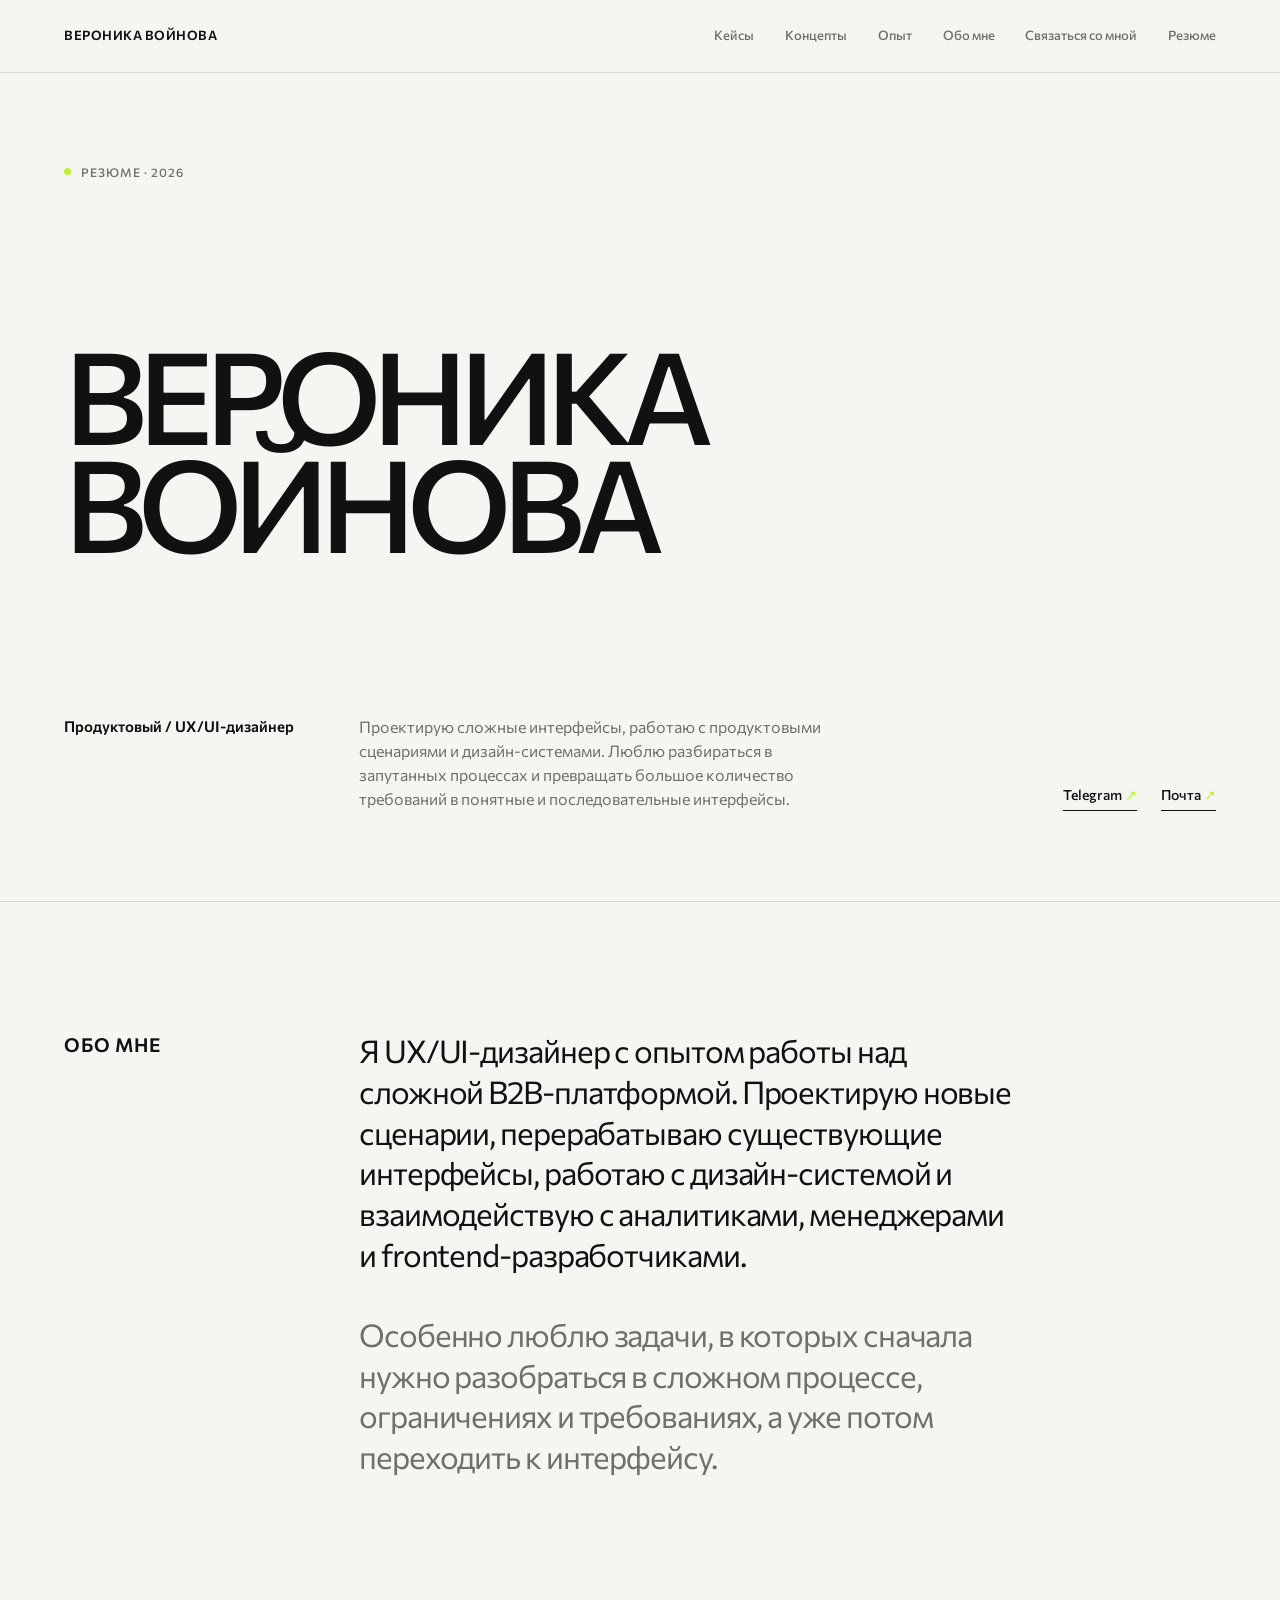
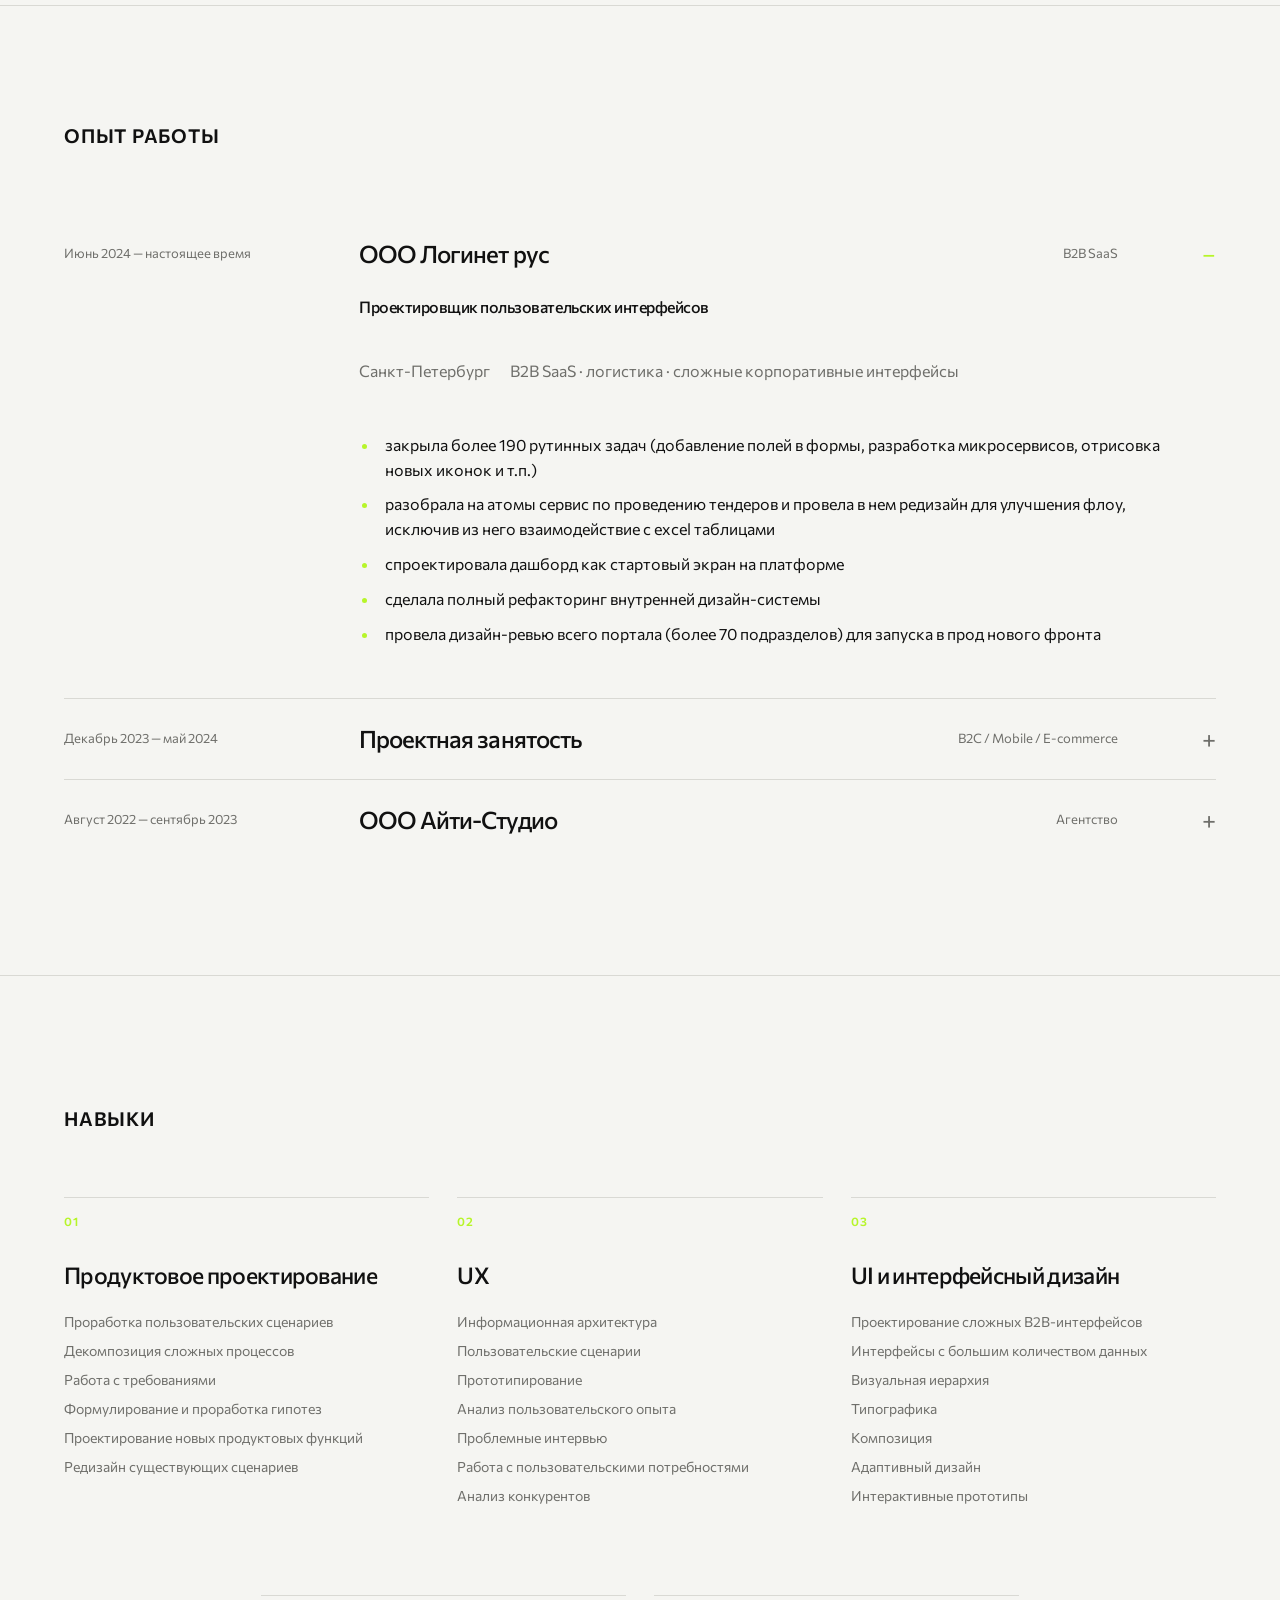
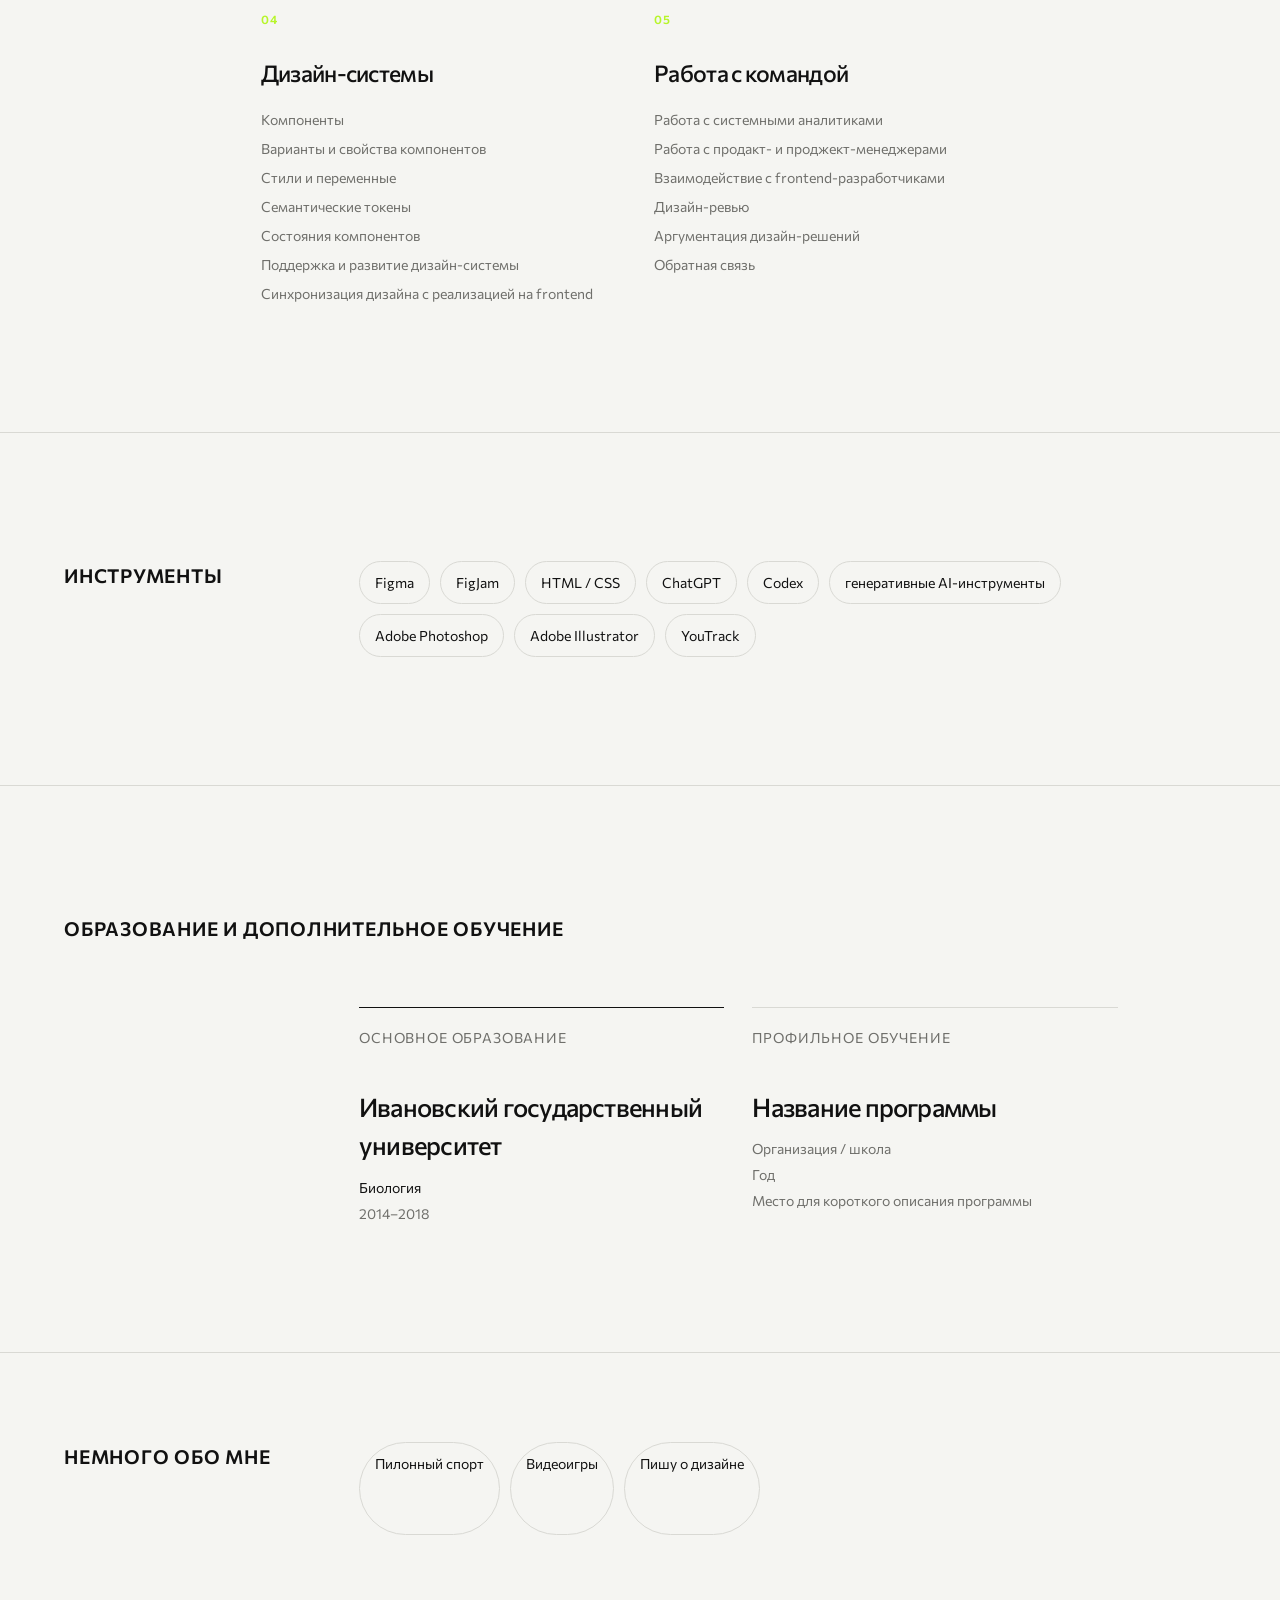
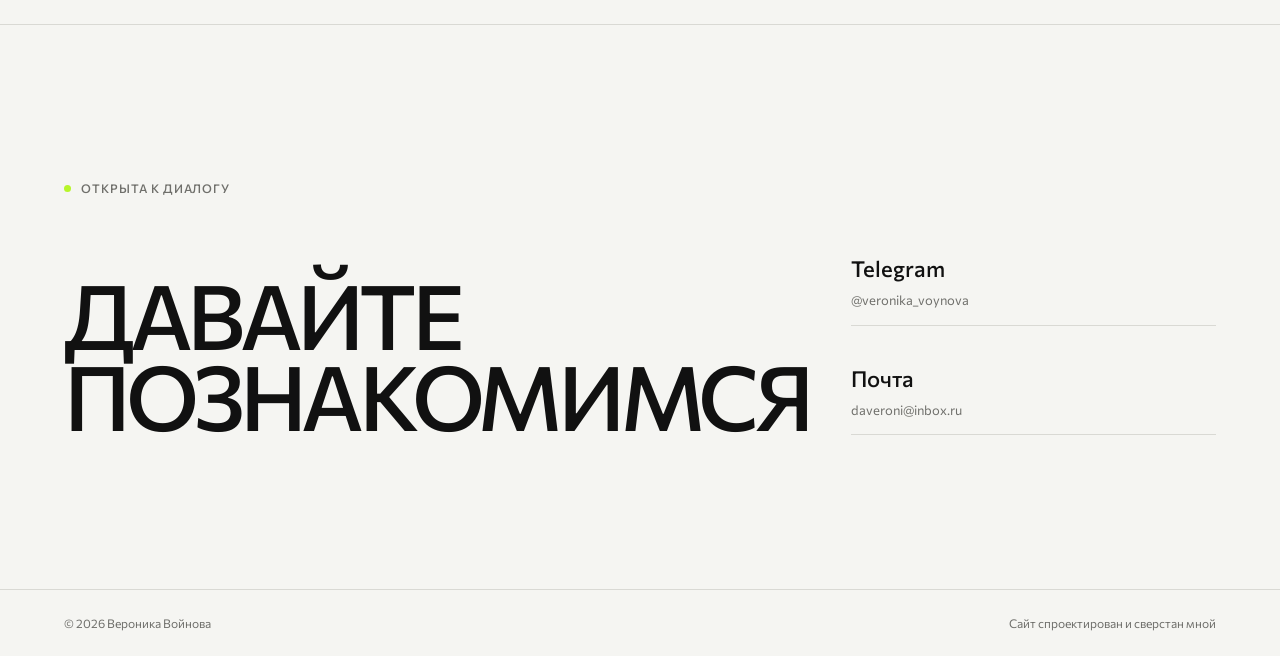
==== resume/index.html @ daf6a93b "добавлено резюме, для меню и футера создан компонент" ====
<!DOCTYPE html>
<html lang="ru">
<head>
  <meta charset="UTF-8">
  <meta name="viewport" content="width=device-width, initial-scale=1.0">
  <meta name="description" content="Резюме продуктового и UX/UI-дизайнера Вероники Войновой">
  <title>Резюме — Вероника Войнова</title>
  <link rel="preconnect" href="https://fonts.googleapis.com">
  <link rel="preconnect" href="https://fonts.gstatic.com" crossorigin>
  <link href="https://fonts.googleapis.com/css2?family=Commissioner:wght@400;500;600&amp;display=swap" rel="stylesheet">
  <link rel="stylesheet" href="../css/base.css">
  <link rel="stylesheet" href="../css/components.css">
  <link rel="stylesheet" href="../css/resume.css">
</head>
<body>
  <div data-site-header data-root="../" data-page="resume"></div>

  <main>
    <section class="resume-hero">
      <div class="container resume-hero-layout">
        <p class="resume-kicker"><span aria-hidden="true"></span>Резюме · 2026</p>
        <h1 class="resume-title">Вероника<br>Войнова</h1>
        <div class="resume-lead">
          <p class="resume-role">Продуктовый / UX/UI-дизайнер</p>
          <p class="resume-summary">Проектирую сложные интерфейсы, работаю с продуктовыми сценариями и дизайн-системами. Люблю разбираться в запутанных процессах и превращать большое количество требований в понятные и последовательные интерфейсы.</p>
        </div>
        <address class="resume-contacts">
          <a href="https://t.me/veronika_voynova" target="_blank" rel="noopener noreferrer">Telegram <span>↗</span></a>
          <a href="mailto:daveroni@inbox.ru">Почта <span>↗</span></a>
        </address>
      </div>
    </section>

    <section class="resume-section resume-about" id="about">
      <div class="container resume-section-layout">
        <h2 class="resume-section-title">Обо мне</h2>
        <div class="resume-copy">
          <p>Я UX/UI-дизайнер с опытом работы над сложной B2B-платформой. Проектирую новые сценарии, перерабатываю существующие интерфейсы, работаю с дизайн-системой и взаимодействую с аналитиками, менеджерами и frontend-разработчиками.</p>
          <p>Особенно люблю задачи, в которых сначала нужно разобраться в сложном процессе, ограничениях и требованиях, а уже потом переходить к интерфейсу.</p>
        </div>
      </div>
    </section>

    <section class="experience resume-experience" id="experience">
      <div class="container">
        <h2 class="experience-heading">Опыт работы</h2>
        <div class="experience-list">
          <article class="experience-item is-open">
            <button class="experience-trigger" type="button" id="resume-experience-trigger-1" aria-expanded="true" aria-controls="resume-experience-panel-1"><span class="experience-period">Июнь 2024 — настоящее время</span><span class="experience-company">ООО Логинет рус</span><span class="experience-descriptor">B2B SaaS</span><span class="experience-icon" aria-hidden="true">−</span></button>
            <div class="experience-panel" id="resume-experience-panel-1" role="region" aria-labelledby="resume-experience-trigger-1"><div class="experience-panel-inner">
              <h3 class="experience-role">Проектировщик пользовательских интерфейсов</h3>
              <div class="experience-meta"><p>Санкт-Петербург</p><p>B2B SaaS · логистика · сложные корпоративные интерфейсы</p></div>
              <ul class="experience-tasks"><li>закрыла более 190 рутинных задач (добавление полей в формы, разработка микросервисов, отрисовка новых иконок и т.п.)</li><li>разобрала на атомы сервис по проведению тендеров и провела в нем редизайн для улучшения флоу, исключив из него взаимодействие с excel таблицами</li><li>спроектировала дашборд как стартовый экран на платформе</li><li>сделала полный рефакторинг внутренней дизайн-системы</li><li>провела дизайн-ревью всего портала (более 70 подразделов) для запуска в прод нового фронта</li></ul>
            </div></div>
          </article>
          <article class="experience-item">
            <button class="experience-trigger" type="button" id="resume-experience-trigger-2" aria-expanded="false" aria-controls="resume-experience-panel-2"><span class="experience-period">Декабрь 2023 — май 2024</span><span class="experience-company">Проектная занятость</span><span class="experience-descriptor">B2C / Mobile / E-commerce</span><span class="experience-icon" aria-hidden="true">+</span></button>
            <div class="experience-panel" id="resume-experience-panel-2" role="region" aria-labelledby="resume-experience-trigger-2" hidden><div class="experience-panel-inner">
              <div class="experience-project"><header class="experience-project-header"><h3 class="experience-project-title">ООО Апартментсистемс</h3><p class="experience-project-period">Февраль 2024 — май 2024</p></header><p class="experience-project-role">Дизайнер мобильных приложений</p><ul class="experience-tasks"><li>спроектировала дизайн новых разделов мобильного приложения</li><li>провела редизайн существующих разделов приложения</li><li>собрала все макеты в детализированный флоу</li><li>работала в тесной связке с фронт-разработчиками</li></ul></div>
              <div class="experience-project"><header class="experience-project-header"><h3 class="experience-project-title">AppCake</h3><p class="experience-project-period">Декабрь 2023 — январь 2024</p></header><p class="experience-project-role">UX/UI-дизайнер</p><ul class="experience-tasks"><li>Сделала редизайн 6 приложений для iOS и 1 для Android — создавала дизайн-концепции, работала с компонентами и стилями, адаптировала дизайн под планшет</li><li>Собрала полный пакет графики для двух проектов</li><li>Создавала большой пак пиксельных персонажей для игр</li><li>Создала более 40 айтемов одежды для персонажей одной известной детской игры — для приложения, в котором есть skin editor</li><li>Внесла множество правок в текущие проекты по приложениям для iOS</li></ul></div>
              <div class="experience-project"><header class="experience-project-header"><h3 class="experience-project-title">Лотос трикотаж</h3><p class="experience-project-period">Октябрь 2023 — ноябрь 2023</p></header><p class="experience-project-role">UX/UI-дизайнер (проектная работа)</p><ul class="experience-tasks"><li>Сделала полный редизайн сайта интернет-магазина по продаже трикотажной продукции в соответствии с ТЗ клиента</li><li>Адаптировала дизайн интернет-магазина под 5 разрешений экранов и подготовила все макеты к верстке</li></ul></div>
              <div class="experience-project"><header class="experience-project-header"><h3 class="experience-project-title">Дизайн-студия Елены Чайкиной</h3><p class="experience-project-period">Июль 2022 — август 2022</p></header><p class="experience-project-role">Дизайнер</p><ul class="experience-tasks"><li>Сверстала сайт на Тильде</li><li>Спроектировала дизайн сайта Необслуживаемой блокировки в Figma в соответствии с ТЗ</li><li>Оформила две группы во ВКонтакте по ТЗ</li><li>Написала несколько информационных постов о дизайне</li><li>Изучала вопросы продвижения в соц. сетях</li></ul></div>
            </div></div>
          </article>
          <article class="experience-item">
            <button class="experience-trigger" type="button" id="resume-experience-trigger-3" aria-expanded="false" aria-controls="resume-experience-panel-3"><span class="experience-period">Август 2022 — сентябрь 2023</span><span class="experience-company">ООО Айти-Студио</span><span class="experience-descriptor">Агентство</span><span class="experience-icon" aria-hidden="true">+</span></button>
            <div class="experience-panel" id="resume-experience-panel-3" role="region" aria-labelledby="resume-experience-trigger-3" hidden><div class="experience-panel-inner"><h3 class="experience-role">Web-дизайнер</h3><div class="experience-meta"><p>Иваново</p><p>Web · сайты · лендинги · рекламные материалы</p></div><ul class="experience-tasks"><li>Создала несколько прототипов сайтов: сайт-маркетплейс упаковки А-Пакет, сайт ФК Квант, сайт-сервис для общения с врачом (его не выпустили)</li><li>Создала 3 лендинга и один полноценный многостраничный сайт</li><li>Разработала дизайн лендинга на основе брендбука клиента</li><li>Провела несколько первичных аудитов сайтов клиентов</li><li>Создавала баннеры для сайтов и соцсетей</li><li>Создавала креативы для рекламных кампаний</li><li>Дорабатывала дизайн существующих сайтов</li><li>Создала несколько презентаций для внутренних нужд компании</li></ul></div></div>
          </article>
        </div>
      </div>
    </section>

    <section class="resume-section" id="skills">
      <div class="container"><h2 class="resume-section-title">Навыки</h2><div class="skills-grid">
        <article class="skill-group"><p class="skill-number">01</p><h3>Продуктовое проектирование</h3><ul><li>Проработка пользовательских сценариев</li><li>Декомпозиция сложных процессов</li><li>Работа с требованиями</li><li>Формулирование и проработка гипотез</li><li>Проектирование новых продуктовых функций</li><li>Редизайн существующих сценариев</li></ul></article>
        <article class="skill-group"><p class="skill-number">02</p><h3>UX</h3><ul><li>Информационная архитектура</li><li>Пользовательские сценарии</li><li>Прототипирование</li><li>Анализ пользовательского опыта</li><li>Проблемные интервью</li><li>Работа с пользовательскими потребностями</li><li>Анализ конкурентов</li></ul></article>
        <article class="skill-group"><p class="skill-number">03</p><h3>UI и интерфейсный дизайн</h3><ul><li>Проектирование сложных B2B-интерфейсов</li><li>Интерфейсы с большим количеством данных</li><li>Визуальная иерархия</li><li>Типографика</li><li>Композиция</li><li>Адаптивный дизайн</li><li>Интерактивные прототипы</li></ul></article>
        <article class="skill-group"><p class="skill-number">04</p><h3>Дизайн-системы</h3><ul><li>Компоненты</li><li>Варианты и свойства компонентов</li><li>Стили и переменные</li><li>Семантические токены</li><li>Состояния компонентов</li><li>Поддержка и развитие дизайн-системы</li><li>Синхронизация дизайна с реализацией на frontend</li></ul></article>
        <article class="skill-group"><p class="skill-number">05</p><h3>Работа с командой</h3><ul><li>Работа с системными аналитиками</li><li>Работа с продакт- и проджект-менеджерами</li><li>Взаимодействие с frontend-разработчиками</li><li>Дизайн-ревью</li><li>Аргументация дизайн-решений</li><li>Обратная связь</li></ul></article>
      </div></div>
    </section>

    <section class="resume-section resume-tools"><div class="container resume-section-layout"><h2 class="resume-section-title">Инструменты</h2><ul class="tool-list"><li>Figma</li><li>FigJam</li><li>HTML / CSS</li><li>ChatGPT</li><li>Codex</li><li>генеративные AI-инструменты</li><li>Adobe Photoshop</li><li>Adobe Illustrator</li><li>YouTrack</li></ul></div></section>

    <section class="resume-section" id="education"><div class="container"><h2 class="resume-section-title">Образование и дополнительное обучение</h2><div class="education-grid"><article class="education-item"><p class="education-label">Основное образование</p><h3>Ивановский государственный университет</h3><p>Биология</p><time>2014–2018</time></article><article class="education-item education-placeholder"><p class="education-label">Профильное обучение</p><h3>Название программы</h3><p>Организация / школа</p><time>Год</time><p class="education-note">Место для короткого описания программы</p></article></div></div></section>

    <section class="resume-personal"><div class="container resume-section-layout"><h2 class="resume-section-title">Немного обо мне</h2><ul class="personal-list"><li>Пилонный спорт</li><li>Видеоигры</li><li>Пишу о дизайне</li></ul></div></section>

    <section class="resume-contact" id="contact"><div class="container resume-contact-layout"><div><p class="resume-kicker"><span aria-hidden="true"></span>Открыта к диалогу</p><h2>Давайте<br>познакомимся</h2></div><address class="resume-contact-links"><a href="https://t.me/veronika_voynova" target="_blank" rel="noopener noreferrer"><span>Telegram</span><small>@veronika_voynova</small></a><a href="mailto:daveroni@inbox.ru"><span>Почта</span><small>daveroni@inbox.ru</small></a></address></div></section>
  </main>
  <div data-site-footer></div>
  <script src="../js/header.js"></script>
  <script src="../js/footer.js"></script>
  <script src="../js/navigation.js"></script>
  <script src="../js/home.js"></script>
</body>
</html>
---- css/base.css ----
/* Global tokens, reset, typography and shared layout primitives. */

:root {
  --color-bg: #F5F5F2;
  --color-text: #111111;
  --color-text-secondary: #6F6F6B;
  --color-border: #D9D9D4;
  --color-accent: #B7F52A;
  --container-width: 1280px;
  --page-gutter: clamp(20px, 5vw, 72px);
  --header-height: 72px;
}

*,
*::before,
*::after {
  box-sizing: border-box;
}

html {
  scroll-behavior: smooth;
}

body {
  margin: 0;
  background: var(--color-bg);
  color: var(--color-text);
  font-family: "Commissioner", Arial, sans-serif;
  line-height: 1.5;
  -webkit-font-smoothing: antialiased;
}

img {
  display: block;
  max-width: 100%;
}

a {
  color: inherit;
  text-decoration: none;
}

button {
  font: inherit;
}

.container {
  width: min(calc(100% - (2 * var(--page-gutter))), var(--container-width));
  margin-inline: auto;
}

h2 {
  margin-bottom: 20px;
  color: var(--color-text);
  font-size: 20px;
}

h3 {
  margin-bottom: 20px;
  color: var(--color-text);
  font-size: 16px;
}

@media (max-width: 700px) {
  :root {
      --header-height: 64px;
    }
}

@media (prefers-reduced-motion: reduce) {
  html {
      scroll-behavior: auto;
    }

  *,
    *::before,
    *::after {
      transition-duration: 0.01ms !important;
    }
}
---- css/components.css ----
/* Shared header, navigation, accordion and modal components. */

.header {
  position: sticky;
  z-index: 10;
  top: 0;
  background: var(--color-bg);
  border-bottom: 1px solid var(--color-border);
}

.header-container {
  display: flex;
  min-height: var(--header-height);
  align-items: center;
  justify-content: space-between;
  gap: 40px;
}

.logo {
  flex: 0 0 auto;
  font-size: 13px;
  font-weight: 600;
  letter-spacing: 0.04em;
  text-transform: uppercase;
}

.menu-toggle {
  display: none;
}

.navigation ul {
  display: flex;
  align-items: center;
  gap: clamp(18px, 2.4vw, 36px);
  margin: 0;
  padding: 0;
  list-style: none;
}

.menu-link {
  position: relative;
  display: inline-block;
  padding-block: 8px;
  color: var(--color-text-secondary);
  font-size: 13px;
  font-weight: 500;
}

.menu-link::after {
  position: absolute;
  right: 0;
  bottom: 3px;
  left: 0;
  height: 2px;
  background: var(--color-accent);
  content: "";
  transform: scaleX(0);
  transform-origin: right;
  transition: transform 180ms ease;
}

.menu-link:hover,
.menu-link:focus-visible {
  color: var(--color-text);
}

.menu-link:hover::after,
.menu-link:focus-visible::after {
  transform: scaleX(1);
  transform-origin: left;
}

.experience {
  padding-block: clamp(80px, 9vw, 128px);
}

.experience-heading {
  margin: 0 0 clamp(40px, 5vw, 64px);
  font-size: clamp(18px, 1.5vw, 22px);
  font-weight: 600;
  letter-spacing: 0.04em;
  text-transform: uppercase;
}

.experience-item + .experience-item {
  border-top: 1px solid var(--color-border);
}

.experience-trigger {
  display: grid;
  width: 100%;
  grid-template-columns: repeat(12, minmax(0, 1fr));
  gap: clamp(16px, 2.2vw, 32px);
  align-items: center;
  margin: 0;
  padding: clamp(22px, 2.2vw, 30px) 0;
  border: 0;
  background: transparent;
  color: var(--color-text);
  text-align: left;
  cursor: pointer;
}

.experience-period {
  grid-column: 1 / span 3;
}

.experience-company {
  grid-column: 4 / span 5;
}

.experience-descriptor {
  grid-column: 9 / span 3;
}

.experience-icon {
  grid-column: 12;
}

.experience-trigger:hover .experience-company {
  color: var(--color-text-secondary);
}

.experience-trigger:focus-visible {
  outline: 2px solid var(--color-accent);
  outline-offset: 4px;
}

.experience-period,
.experience-descriptor {
  color: var(--color-text-secondary);
  font-size: 13px;
}

.experience-company {
  font-size: 24px;
  font-weight: 500;
  letter-spacing: -0.04em;
  line-height: 1;
  transition: color 180ms ease;
}

.experience-descriptor {
  justify-self: end;
  text-align: right;
}

.experience-icon {
  justify-self: end;
  color: var(--color-text-secondary);
  font-size: 24px;
  font-weight: 400;
  line-height: 1;
}

.experience-item.is-open .experience-icon {
  color: var(--color-accent);
}

.experience-panel {
  height: auto;
  overflow: hidden;
  transition: height 320ms cubic-bezier(0.22, 1, 0.36, 1);
}

.experience-panel-inner {
  display: grid;
  grid-template-columns: repeat(12, minmax(0, 1fr));
  gap: clamp(16px, 2.2vw, 32px);
  width: 100%;
  margin: 0;
  padding: 4px 0 clamp(36px, 4vw, 52px);
}

.experience-panel-inner > * {
  grid-column: 4 / -1;
  width: min(100%, 820px);
}

.experience-role {
  margin: 0;
  font-size: 16px;
  font-weight: 500;
  letter-spacing: -0.03em;
  line-height: 1.15;
}

.experience-meta {
  display: flex;
  flex-wrap: wrap;
  gap: 6px 20px;
  margin-top: 14px;
}

.experience-meta p {
  margin: 0;
  color: var(--color-text-secondary);
  font-size: 16px;
}

.experience-tasks {
  display: grid;
  gap: 10px;
  margin: 22px 0 0;
  padding-left: 20px;
  font-size: 16px;
  line-height: 1.55;
}

.experience-tasks li {
  padding-left: 6px;
}

.experience-tasks li::marker {
  color: var(--color-accent);
}

.experience-project + .experience-project {
  margin-top: clamp(48px, 4.5vw, 60px);
}

.experience-project-header {
  display: flex;
  justify-content: space-between;
  gap: 20px;
  align-items: baseline;
}

.experience-project-title {
  margin: 0;
  font-size: 20px;
  font-weight: 500;
  letter-spacing: -0.025em;
}

.experience-project-period {
  flex: 0 0 auto;
  margin: 0;
  color: var(--color-text-secondary);
  font-size: 16px;
  text-align: right;
}

.experience-project-role {
  margin: 8px 0 0;
  color: var(--color-text-secondary);
  font-size: 16px;
}

.experience-project .experience-tasks {
  margin-top: 18px;
}

.concept-lightbox-open {
  overflow: hidden;
}

.concept-lightbox[hidden] {
  display: none;
}

.concept-lightbox {
  position: fixed;
  z-index: 100;
  inset: 0;
  display: grid;
  place-items: center;
  padding: clamp(20px, 4vw, 56px);
  background: rgb(0 0 0 / 72%);
}

.concept-lightbox-dialog {
  width: min(88vw, 1400px);
  max-height: calc(100svh - clamp(40px, 8vw, 112px));
  overflow-y: auto;
  padding: clamp(24px, 4vw, 56px);
  background: var(--color-bg);
  color: var(--color-text);
  outline: none;
}

.concept-lightbox-close {
  position: sticky;
  z-index: 1;
  top: 0;
  display: grid;
  width: 42px;
  height: 42px;
  margin: 0 0 24px auto;
  padding: 0;
  place-items: center;
  border: 1px solid var(--color-text);
  background: var(--color-bg);
  color: var(--color-text);
  font-size: 26px;
  font-weight: 400;
  line-height: 1;
  cursor: pointer;
}

.concept-lightbox-close:hover {
  background: var(--color-accent);
}

.concept-lightbox-close:focus-visible {
  outline: 2px solid var(--color-accent);
  outline-offset: 3px;
}

.concept-lightbox-header {
  display: grid;
  grid-template-columns: repeat(12, minmax(0, 1fr));
  gap: clamp(20px, 2.2vw, 32px);
  align-items: start;
}

.concept-lightbox-title {
  grid-column: 1 / span 7;
  margin: 0;
  font-size: clamp(30px, 4vw, 56px);
  font-weight: 500;
  letter-spacing: -0.04em;
  line-height: 1;
}

.concept-lightbox-description {
  grid-column: 8 / -1;
  margin: 0;
  color: var(--color-text-secondary);
  font-size: 14px;
}

.concept-lightbox-visuals {
  display: grid;
  gap: clamp(24px, 3vw, 40px);
  margin-top: clamp(40px, 6vw, 80px);
}

.concept-lightbox-visuals.is-comparison {
  grid-template-columns: repeat(2, minmax(0, 1fr));
}

.concept-lightbox-figure {
  min-width: 0;
  margin: 0;
}

.concept-lightbox-label {
  margin-bottom: 10px;
  color: var(--color-text-secondary);
  font-size: 12px;
  font-weight: 500;
  letter-spacing: 0.08em;
  text-transform: uppercase;
}

.concept-lightbox-image {
  display: block;
  width: auto;
  max-width: 100%;
  height: auto;
  margin-inline: auto;
}

.site-footer {
  padding-block: 24px;
  border-top: 1px solid var(--color-border);
}

.site-footer-content {
  display: flex;
  align-items: center;
  justify-content: space-between;
  gap: 24px;
}

.site-footer-content p {
  margin: 0;
  color: var(--color-text-secondary);
  font-size: 12px;
}

@media (max-width: 900px) {
  .experience-trigger {
      gap: 16px;
    }

  .experience-panel-inner {
      gap: 16px;
    }
}

@media (max-width: 700px) {
  .header-container {
      display: flex;
      min-height: var(--header-height);
      gap: 24px;
      padding-block: 0;
    }

  .menu-toggle {
      position: relative;
      z-index: 12;
      display: grid;
      width: 40px;
      height: 40px;
      flex: 0 0 auto;
      padding: 0;
      place-content: center;
      gap: 6px;
      border: 0;
      background: transparent;
      color: var(--color-text);
      cursor: pointer;
    }

  .menu-toggle span {
      display: block;
      width: 22px;
      height: 1px;
      background: currentColor;
      transition: transform 180ms ease;
    }

  .menu-toggle[aria-expanded="true"] span:first-child {
      transform: translateY(3.5px) rotate(45deg);
    }

  .menu-toggle[aria-expanded="true"] span:last-child {
      transform: translateY(-3.5px) rotate(-45deg);
    }

  .menu-toggle:focus-visible {
      outline: 2px solid var(--color-accent);
      outline-offset: 2px;
    }

  .navigation {
      position: fixed;
      z-index: 10;
      top: var(--header-height);
      right: 0;
      bottom: 0;
      left: 0;
      padding: clamp(40px, 10vw, 64px) var(--page-gutter);
      overflow-y: auto;
      background: var(--color-bg);
      opacity: 0;
      visibility: hidden;
      transform: translateY(-8px);
      transition: opacity 180ms ease, visibility 180ms ease, transform 180ms ease;
    }

  .navigation ul {
      display: grid;
      width: 100%;
      align-items: stretch;
      gap: 0;
    }

  .navigation.is-open {
      opacity: 1;
      visibility: visible;
      transform: translateY(0);
    }

  .menu-link {
      display: block;
      padding-block: 16px;
      border-bottom: 1px solid var(--color-border);
      color: var(--color-text);
      font-size: clamp(24px, 8vw, 34px);
      font-weight: 500;
      letter-spacing: -0.035em;
      line-height: 1.1;
    }

  .menu-link::after {
      right: auto;
      bottom: 13px;
      width: 28px;
    }

  body.menu-open {
      overflow: hidden;
    }

  .concept-lightbox {
      padding: 12px;
    }

  .concept-lightbox-dialog {
      width: 100%;
      max-height: calc(100svh - 24px);
      padding: 20px;
    }

  .concept-lightbox-header {
      grid-template-columns: 1fr;
      gap: 16px;
    }

  .concept-lightbox-title,
    .concept-lightbox-description {
      grid-column: 1;
    }

  .concept-lightbox-visuals {
      margin-top: 36px;
    }

  .concept-lightbox-visuals.is-comparison {
      grid-template-columns: 1fr;
    }

  .experience {
      padding-block: 72px;
    }

  .experience-heading {
      margin-bottom: 32px;
    }

  .experience-trigger {
      grid-template-columns: minmax(0, 1fr) 28px;
      gap: 6px 16px;
      padding-block: 20px;
    }

  .experience-period,
    .experience-company,
    .experience-descriptor {
      grid-column: 1;
    }

  .experience-period {
      grid-row: 1;
    }

  .experience-company {
      grid-row: 2;
    }

  .experience-descriptor {
      grid-row: 3;
      justify-self: start;
      text-align: left;
    }

  .experience-icon {
      grid-column: 2;
      grid-row: 1 / span 3;
    }

  .experience-panel-inner {
      display: block;
      width: 100%;
      margin-left: 0;
      padding-top: 12px;
    }

  .experience-project-header {
      display: grid;
      gap: 6px;
    }

  .experience-project-period {
      text-align: left;
    }

  .site-footer-content {
    display: grid;
    gap: 6px;
  }
}
---- css/resume.css ----
.resume-hero { min-height: calc(100svh - var(--header-height)); padding-block: clamp(48px, 7vw, 96px); border-bottom: 1px solid var(--color-border); }
.resume-hero-layout { display: grid; min-height: calc(100svh - var(--header-height) - clamp(96px, 14vw, 192px)); grid-template-columns: repeat(12, minmax(0, 1fr)); gap: clamp(20px, 2.2vw, 32px); align-content: space-between; }
.resume-kicker { display: flex; grid-column: 1 / -1; align-items: center; gap: 10px; margin: 0; color: var(--color-text-secondary); font-size: 12px; font-weight: 500; letter-spacing: .08em; text-transform: uppercase; }
.resume-kicker span { width: 7px; height: 7px; flex: 0 0 auto; border-radius: 50%; background: var(--color-accent); }
.resume-title { grid-column: 1 / -1; margin: clamp(56px, 8vh, 100px) 0; font-size: clamp(62px, 10vw, 144px); font-weight: 500; letter-spacing: -.07em; line-height: .84; text-transform: uppercase; }
.resume-lead { grid-column: 1 / span 8; display: grid; grid-template-columns: repeat(8, minmax(0, 1fr)); gap: clamp(20px, 2.2vw, 32px); }
.resume-role { grid-column: 1 / span 3; margin: 0; font-size: 15px; font-weight: 600; }
.resume-summary { grid-column: 4 / -1; max-width: 54ch; margin: 0; color: var(--color-text-secondary); font-size: clamp(15px, 1.25vw, 18px); }
.resume-contacts { display: flex; grid-column: 10 / -1; align-self: end; justify-content: flex-end; gap: 24px; margin: 0; font-size: 14px; font-style: normal; font-weight: 500; }
.resume-contacts a { border-bottom: 1px solid var(--color-text); padding-bottom: 5px; }
.resume-contacts span { color: var(--color-accent); }
.resume-section { padding-block: clamp(88px, 10vw, 144px); border-bottom: 1px solid var(--color-border); }
.resume-section-layout { display: grid; grid-template-columns: repeat(12, minmax(0, 1fr)); gap: clamp(20px, 2.2vw, 32px); }
.resume-section-title { margin: 0 0 clamp(44px, 5vw, 68px); font-size: clamp(18px, 1.5vw, 22px); font-weight: 600; letter-spacing: .04em; text-transform: uppercase; }
.resume-section-layout > .resume-section-title { grid-column: 1 / span 3; }
.resume-copy { grid-column: 4 / span 7; }
.resume-copy p { margin: 0; font-size: clamp(23px, 2.45vw, 35px); letter-spacing: -.035em; line-height: 1.3; }
.resume-copy p + p { margin-top: 1.25em; color: var(--color-text-secondary); }
.resume-experience { border-bottom: 1px solid var(--color-border); }
.skills-grid { display: grid; grid-template-columns: repeat(12, minmax(0, 1fr)); gap: clamp(56px, 7vw, 96px) clamp(20px, 2.2vw, 32px); }
.skill-group { grid-column: span 4; padding-top: 14px; border-top: 1px solid var(--color-border); }
.skill-group:nth-child(4) { grid-column: 3 / span 4; }
.skill-number { margin: 0; color: var(--color-accent); font-size: 12px; font-weight: 600; letter-spacing: .08em; }
.skill-group h3 { margin: 28px 0 18px; font-size: clamp(20px, 1.8vw, 26px); font-weight: 500; letter-spacing: -.03em; }
.skill-group ul { display: grid; gap: 8px; margin: 0; padding: 0; color: var(--color-text-secondary); font-size: 14px; list-style: none; }
.tool-list { display: flex; grid-column: 4 / -1; flex-wrap: wrap; gap: 10px; margin: 0; padding: 0; list-style: none; }
.tool-list li, .personal-list li { padding: 10px 15px; border: 1px solid var(--color-border); border-radius: 100px; font-size: 14px; }
.education-grid { display: grid; grid-template-columns: repeat(12, minmax(0, 1fr)); gap: clamp(32px, 4vw, 64px) clamp(20px, 2.2vw, 32px); }
.education-item { grid-column: 4 / span 4; padding-top: 14px; border-top: 1px solid var(--color-text); }
.education-item + .education-item { grid-column: 8 / span 4; }
.education-label { color: var(--color-text-secondary); font-size: 12px; letter-spacing: .06em; text-transform: uppercase; }
.education-item h3 { margin: 40px 0 12px; font-size: clamp(20px, 2vw, 28px); font-weight: 500; letter-spacing: -.03em; }
.education-item p, .education-item time { display: block; margin: 5px 0 0; font-size: 14px; }
.education-item time, .education-note { color: var(--color-text-secondary); }
.education-placeholder { border-top-color: var(--color-border); color: var(--color-text-secondary); }
.resume-personal { padding-block: clamp(64px, 7vw, 96px); border-bottom: 1px solid var(--color-border); }
.personal-list { display: flex; grid-column: 4 / -1; flex-wrap: wrap; gap: 10px; margin: 0; padding: 0; list-style: none; }
.resume-contact { padding-block: clamp(100px, 12vw, 176px); }
.resume-contact-layout { display: grid; grid-template-columns: repeat(12, minmax(0, 1fr)); gap: clamp(20px, 2.2vw, 32px); }
.resume-contact-layout > div { grid-column: 1 / span 8; }
.resume-contact h2 { margin: clamp(48px, 6vw, 80px) 0 0; font-size: clamp(48px, 7vw, 100px); font-weight: 500; letter-spacing: -.06em; line-height: .9; text-transform: uppercase; }
.resume-contact-links { display: grid; grid-column: 9 / -1; align-content: end; gap: 36px; margin: 0; font-style: normal; }
.resume-contact-links a { display: grid; gap: 6px; padding-bottom: 14px; border-bottom: 1px solid var(--color-border); }
.resume-contact-links span { font-size: 22px; font-weight: 500; }
.resume-contact-links small { color: var(--color-text-secondary); font-size: 13px; }
@media (max-width: 900px) { .resume-lead { grid-column: 1 / span 9; } .resume-contacts { grid-column: 10 / -1; flex-direction: column; align-items: flex-start; } .skill-group { grid-column: span 6; } .skill-group:nth-child(4) { grid-column: span 6; } .education-item { grid-column: 3 / span 5; } .education-item + .education-item { grid-column: 8 / span 5; } }
@media (max-width: 700px) {
  .resume-hero { min-height: auto; padding-block: 40px 64px; }
  .resume-hero-layout { min-height: auto; grid-template-columns: 1fr; }
  .resume-kicker, .resume-title, .resume-lead, .resume-contacts { grid-column: 1; }
  .resume-title { margin-block: 72px 64px; font-size: clamp(51px, 16vw, 78px); }
  .resume-lead { grid-template-columns: 1fr; }
  .resume-role, .resume-summary { grid-column: 1; }
  .resume-summary { margin-top: 22px; }
  .resume-contacts { flex-direction: row; justify-content: flex-start; margin-top: 40px; }
  .resume-section { padding-block: 72px; }
  .resume-section-layout { grid-template-columns: 1fr; }
  .resume-section-layout > .resume-section-title, .resume-copy, .tool-list, .personal-list { grid-column: 1; }
  .resume-copy p { font-size: 23px; }
  .skills-grid, .education-grid { grid-template-columns: 1fr; }
  .skill-group, .skill-group:nth-child(4), .education-item, .education-item + .education-item { grid-column: 1; }
  .skill-group h3 { margin-top: 24px; }
  .resume-personal { padding-block: 64px; }
  .resume-contact-layout { grid-template-columns: 1fr; gap: 64px; }
  .resume-contact-layout > div, .resume-contact-links { grid-column: 1; }
  .resume-contact h2 { font-size: clamp(42px, 13vw, 64px); }
}
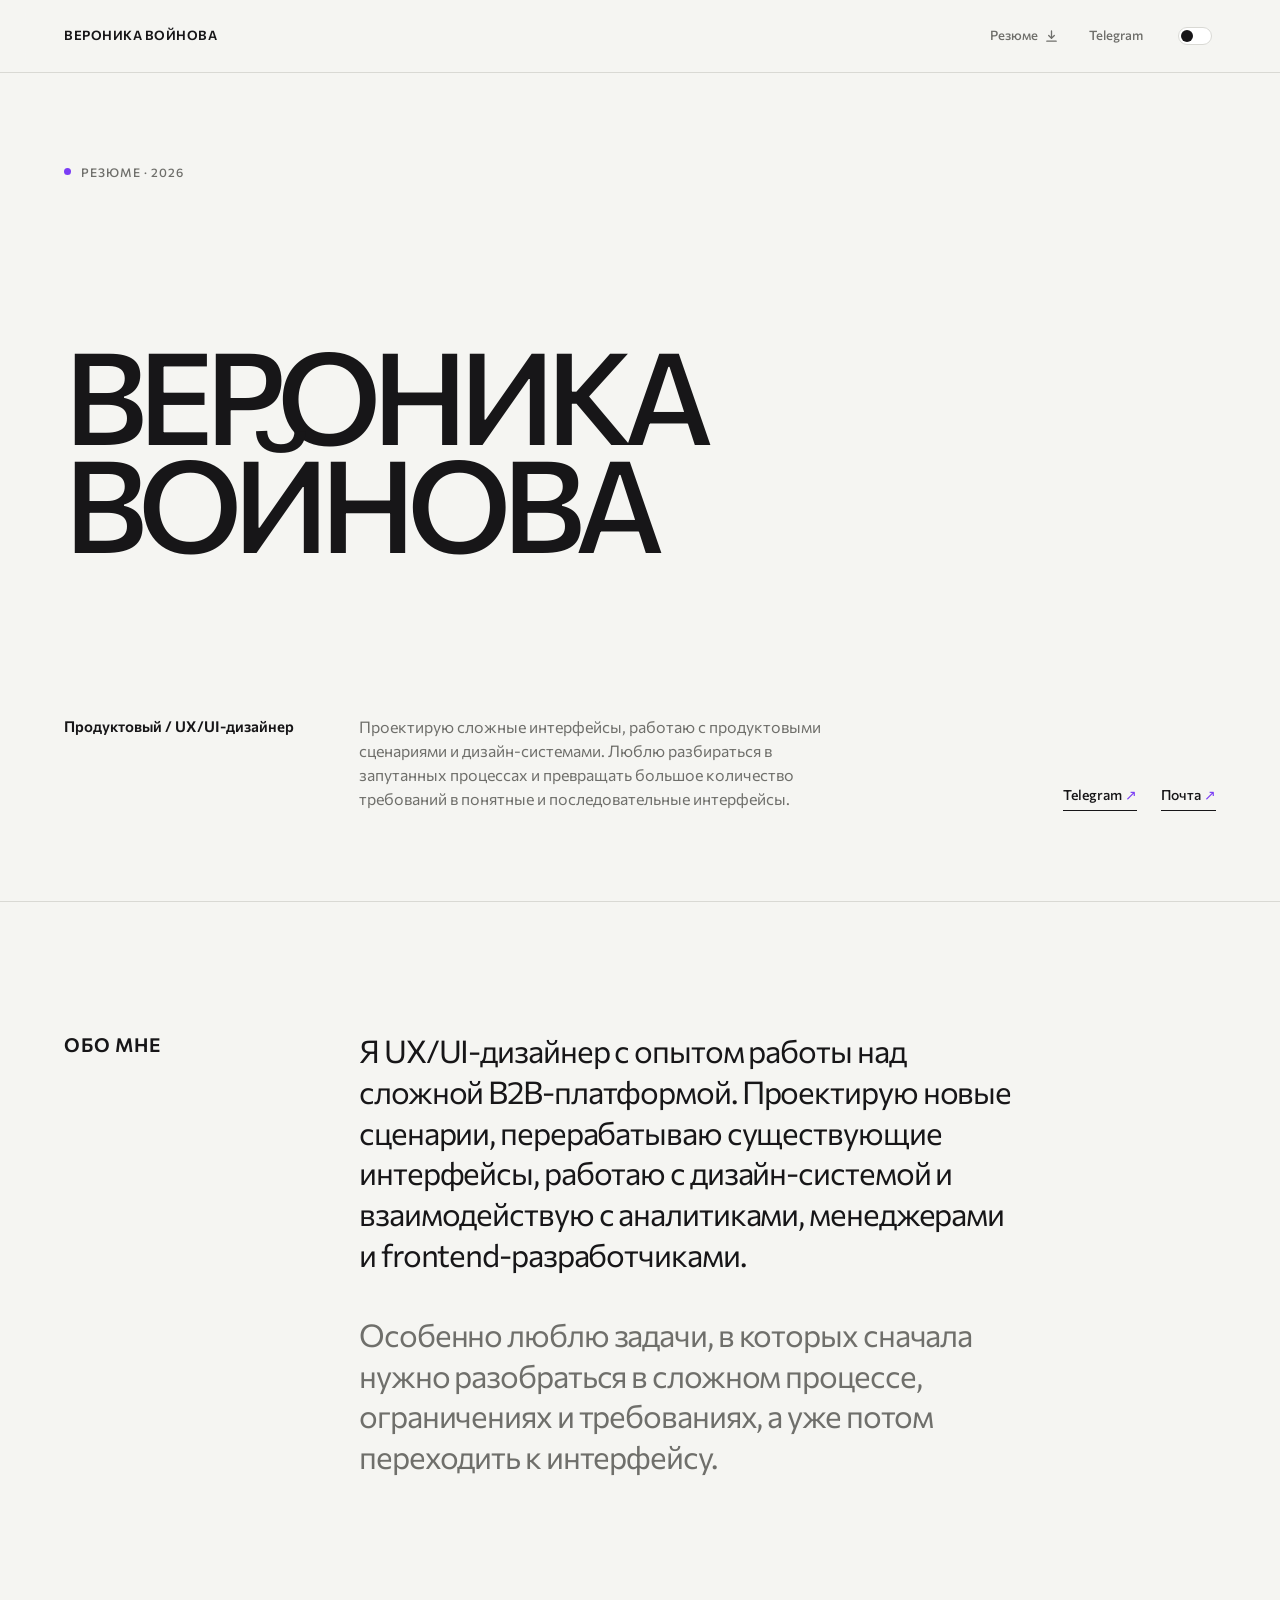
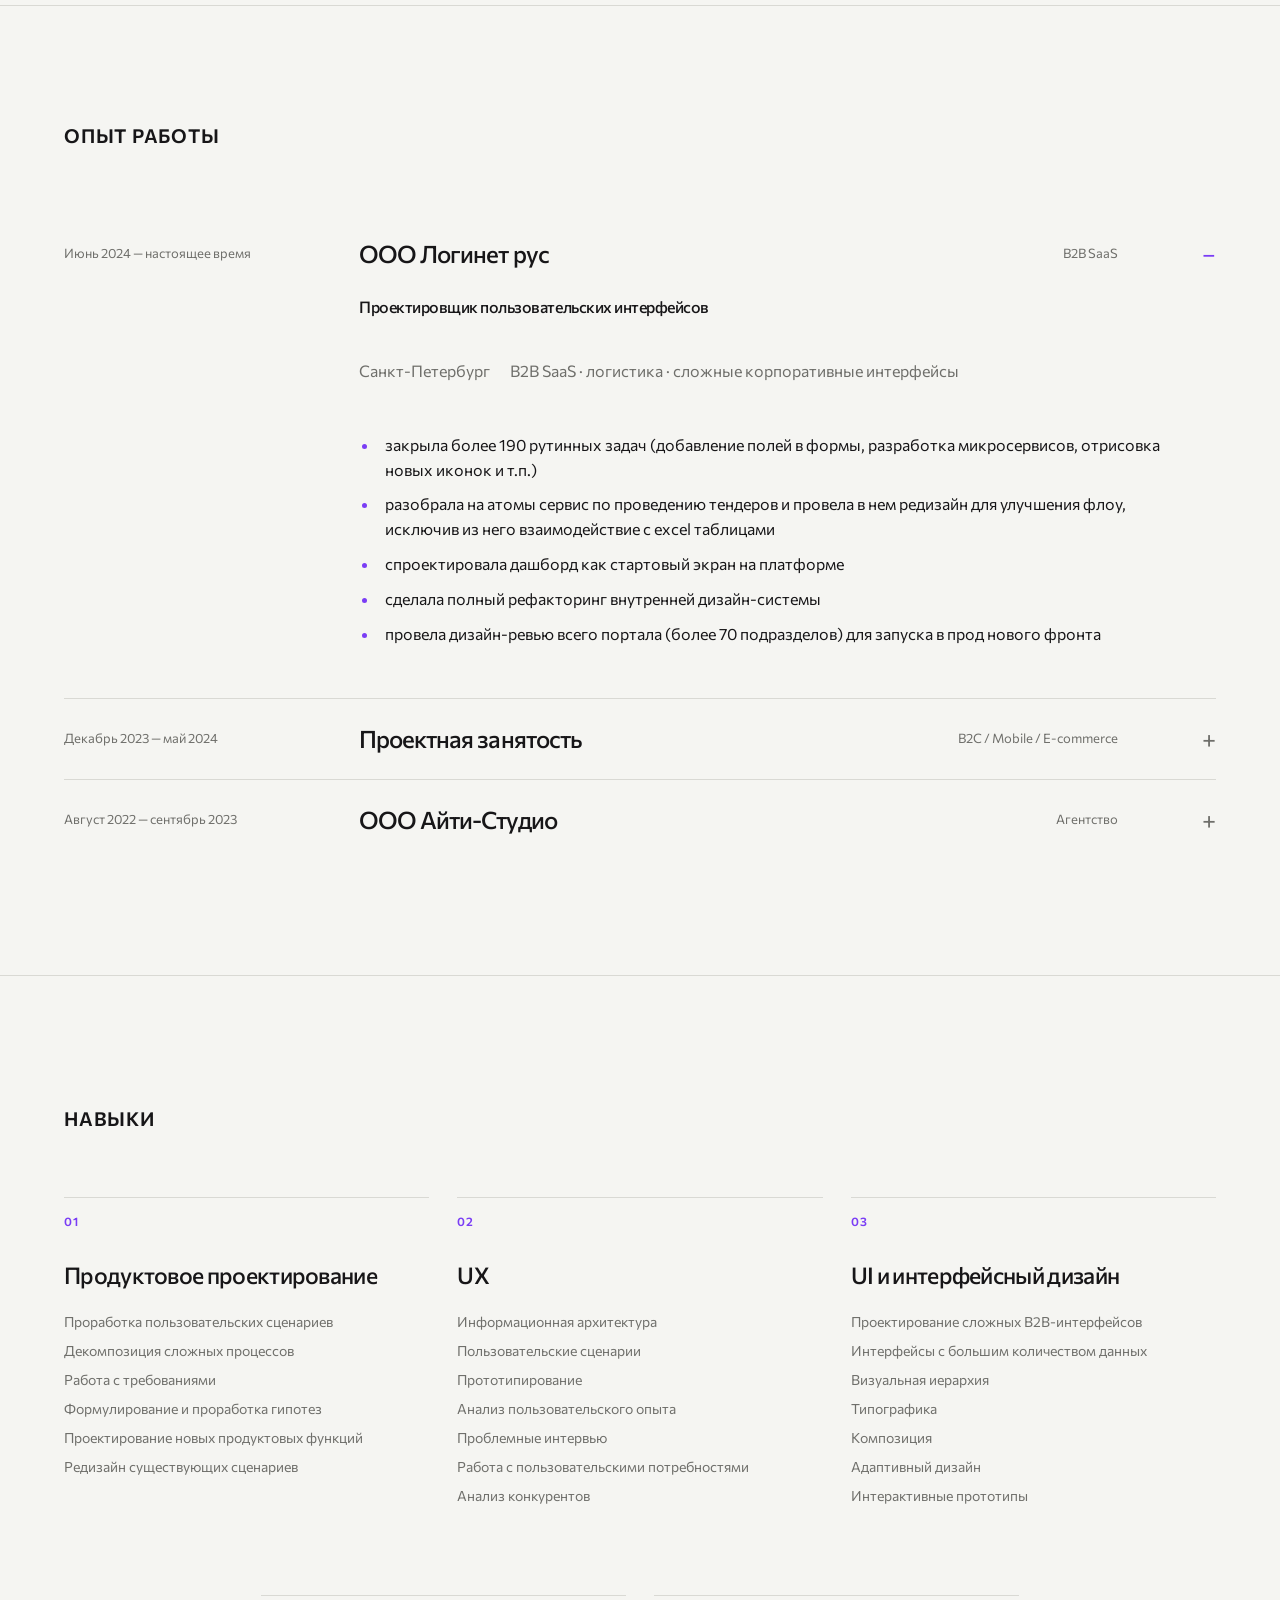
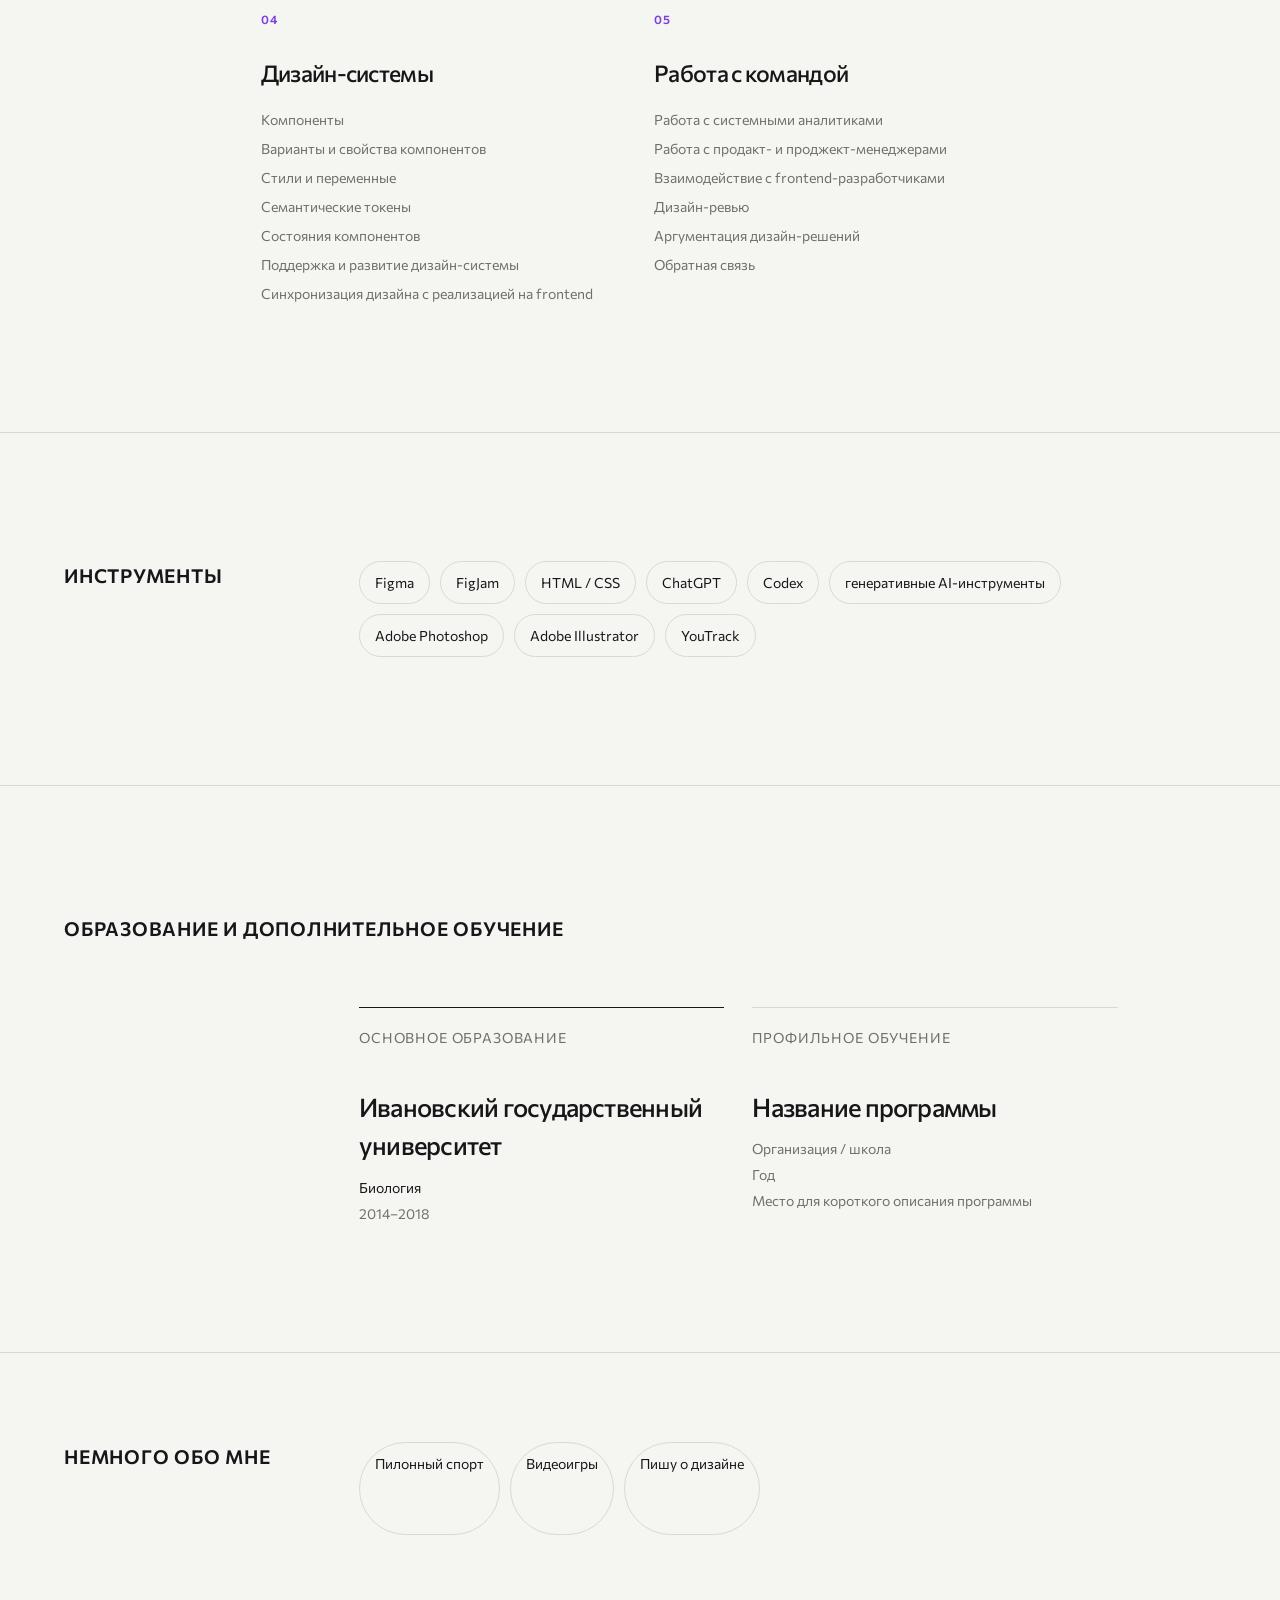
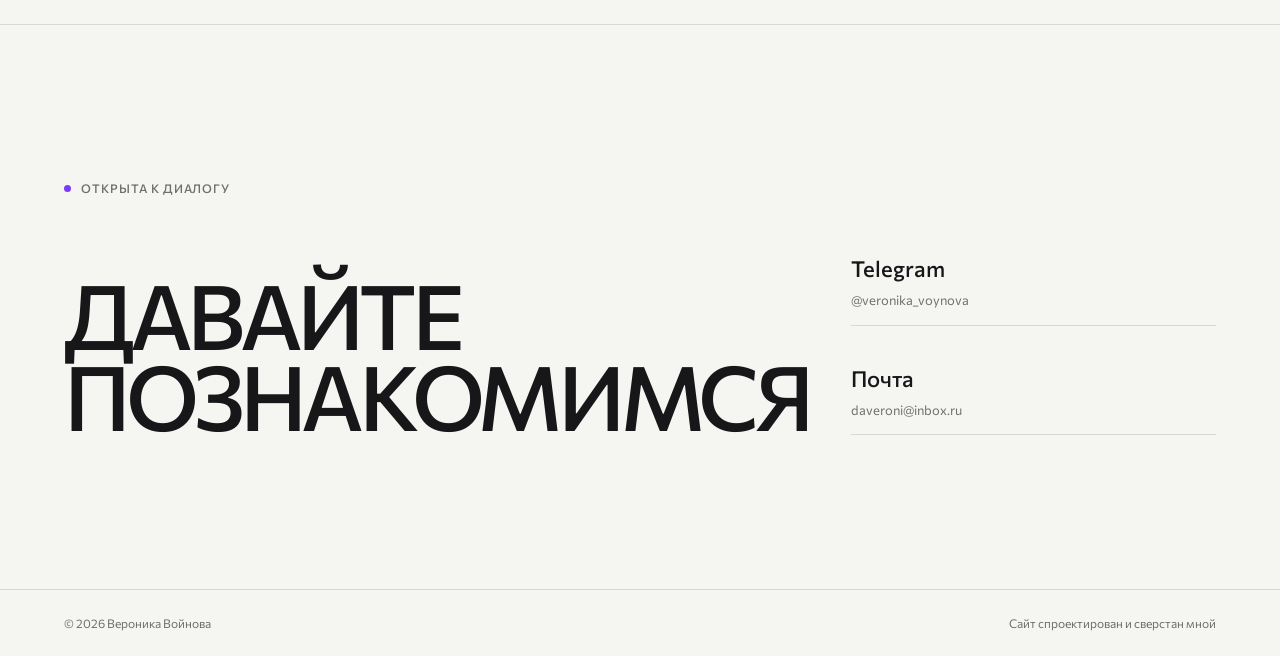
==== commit 6707d613: "Исправить конфликт компонентов сайта" ====
--- a/resume/index.html
+++ b/resume/index.html
@@ -11,6 +11,13 @@
   <link rel="stylesheet" href="../css/base.css">
   <link rel="stylesheet" href="../css/components.css">
   <link rel="stylesheet" href="../css/resume.css">
+  <script>
+    (() => {
+      const savedTheme = localStorage.getItem("portfolio-theme");
+      const preferredTheme = window.matchMedia("(prefers-color-scheme: dark)").matches ? "dark" : "light";
+      document.documentElement.dataset.theme = savedTheme || preferredTheme;
+    })();
+  </script>
 </head>
 <body>
   <div data-site-header data-root="../" data-page="resume"></div>
--- a/css/base.css
+++ b/css/base.css
@@ -2,13 +2,28 @@
 
 :root {
   --color-bg: #F5F5F2;
-  --color-text: #111111;
+  --color-surface: #FFFFFF;
+  --color-text: #171618;
   --color-text-secondary: #6F6F6B;
   --color-border: #D9D9D4;
-  --color-accent: #B7F52A;
+  --color-accent: #7A3DF5;
+  --color-overlay: rgb(17 17 17 / 76%);
+  --color-header-bg: rgb(245 245 242 / 92%);
   --container-width: 1280px;
   --page-gutter: clamp(20px, 5vw, 72px);
   --header-height: 72px;
+}
+
+[data-theme="dark"] {
+  color-scheme: dark;
+  --color-bg: #171618;
+  --color-surface: #22231F;
+  --color-text: #F1F1EC;
+  --color-text-secondary: #ADAEA7;
+  --color-border: #3B3D37;
+  --color-accent: #7A3DF5;
+  --color-overlay: rgb(8 9 8 / 82%);
+  --color-header-bg: rgb(23 22 24 / 92%);
 }
 
 *,
@@ -78,4 +93,3 @@
       transition-duration: 0.01ms !important;
     }
 }
-
--- a/css/components.css
+++ b/css/components.css
@@ -4,8 +4,9 @@
   position: sticky;
   z-index: 10;
   top: 0;
-  background: var(--color-bg);
+  background: var(--color-header-bg);
   border-bottom: 1px solid var(--color-border);
+  backdrop-filter: blur(12px);
 }
 
 .header-container {
@@ -44,6 +45,63 @@
   color: var(--color-text-secondary);
   font-size: 13px;
   font-weight: 500;
+}
+
+.resume-link {
+  display: inline-flex;
+  align-items: center;
+  gap: 6px;
+}
+
+.resume-link svg {
+  width: 15px;
+  height: 15px;
+  fill: none;
+  stroke: currentColor;
+  stroke-linecap: round;
+  stroke-linejoin: round;
+  stroke-width: 1.4;
+}
+
+.theme-toggle {
+  display: grid;
+  width: 42px;
+  height: 30px;
+  padding: 0;
+  place-items: center;
+  border: 0;
+  background: transparent;
+  color: var(--color-text);
+  cursor: pointer;
+}
+
+.theme-toggle-track {
+  display: flex;
+  width: 34px;
+  height: 18px;
+  align-items: center;
+  padding: 2px;
+  border: 1px solid var(--color-border);
+  border-radius: 999px;
+  background: var(--color-surface);
+}
+
+.theme-toggle-track span {
+  width: 12px;
+  height: 12px;
+  background: var(--color-text);
+  border-radius: 50%;
+  transition: transform 180ms ease, background 180ms ease;
+}
+
+[data-theme="dark"] .theme-toggle-track span {
+  background: var(--color-accent);
+  transform: translateX(16px);
+}
+
+.theme-toggle:focus-visible {
+  outline: 2px solid var(--color-accent);
+  outline-offset: 2px;
 }
 
 .menu-link::after {
@@ -266,7 +324,7 @@
   display: grid;
   place-items: center;
   padding: clamp(20px, 4vw, 56px);
-  background: rgb(0 0 0 / 72%);
+  background: var(--color-overlay);
 }
 
 .concept-lightbox-dialog {
@@ -274,7 +332,7 @@
   max-height: calc(100svh - clamp(40px, 8vw, 112px));
   overflow-y: auto;
   padding: clamp(24px, 4vw, 56px);
-  background: var(--color-bg);
+  background: var(--color-surface);
   color: var(--color-text);
   outline: none;
 }
@@ -398,91 +456,18 @@
       padding-block: 0;
     }
 
-  .menu-toggle {
-      position: relative;
-      z-index: 12;
-      display: grid;
-      width: 40px;
-      height: 40px;
-      flex: 0 0 auto;
-      padding: 0;
-      place-content: center;
-      gap: 6px;
-      border: 0;
-      background: transparent;
-      color: var(--color-text);
-      cursor: pointer;
-    }
-
-  .menu-toggle span {
-      display: block;
-      width: 22px;
-      height: 1px;
-      background: currentColor;
-      transition: transform 180ms ease;
-    }
-
-  .menu-toggle[aria-expanded="true"] span:first-child {
-      transform: translateY(3.5px) rotate(45deg);
-    }
-
-  .menu-toggle[aria-expanded="true"] span:last-child {
-      transform: translateY(-3.5px) rotate(-45deg);
-    }
-
-  .menu-toggle:focus-visible {
-      outline: 2px solid var(--color-accent);
-      outline-offset: 2px;
-    }
-
   .navigation {
-      position: fixed;
-      z-index: 10;
-      top: var(--header-height);
-      right: 0;
-      bottom: 0;
-      left: 0;
-      padding: clamp(40px, 10vw, 64px) var(--page-gutter);
-      overflow-y: auto;
-      background: var(--color-bg);
-      opacity: 0;
-      visibility: hidden;
-      transform: translateY(-8px);
-      transition: opacity 180ms ease, visibility 180ms ease, transform 180ms ease;
+      margin-left: auto;
     }
 
   .navigation ul {
-      display: grid;
-      width: 100%;
-      align-items: stretch;
-      gap: 0;
-    }
-
-  .navigation.is-open {
-      opacity: 1;
-      visibility: visible;
-      transform: translateY(0);
+      display: flex;
+      gap: 12px;
     }
 
   .menu-link {
-      display: block;
-      padding-block: 16px;
-      border-bottom: 1px solid var(--color-border);
-      color: var(--color-text);
-      font-size: clamp(24px, 8vw, 34px);
-      font-weight: 500;
-      letter-spacing: -0.035em;
-      line-height: 1.1;
-    }
-
-  .menu-link::after {
-      right: auto;
-      bottom: 13px;
-      width: 28px;
-    }
-
-  body.menu-open {
-      overflow: hidden;
+      padding-block: 6px;
+      font-size: 12px;
     }
 
   .concept-lightbox {
@@ -573,3 +558,27 @@
     gap: 6px;
   }
 }
+
+@media (max-width: 480px) {
+  .header-container {
+    gap: 10px;
+  }
+
+  .logo {
+    max-width: 82px;
+    font-size: 10px;
+    line-height: 1.15;
+  }
+
+  .navigation ul {
+    gap: 5px;
+  }
+
+  .menu-link {
+    font-size: 11px;
+  }
+
+  .resume-link svg {
+    display: none;
+  }
+}
